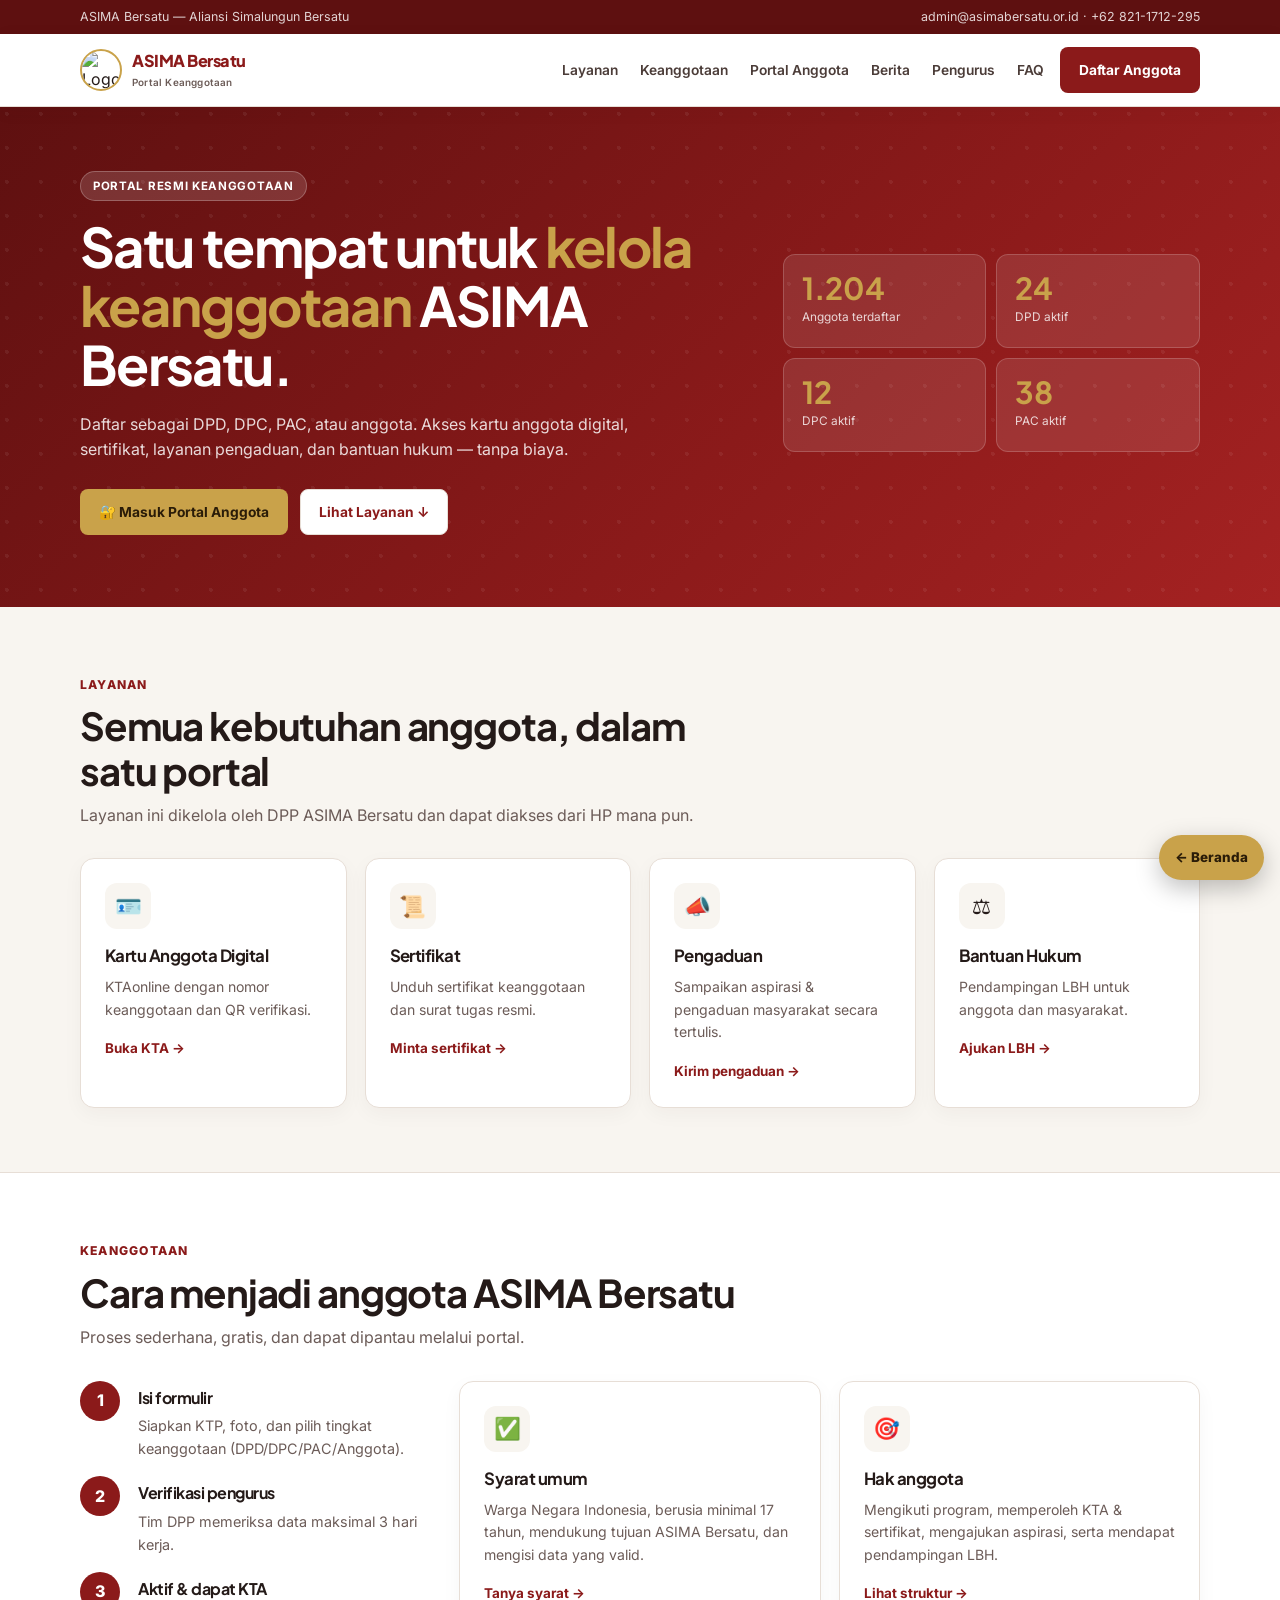
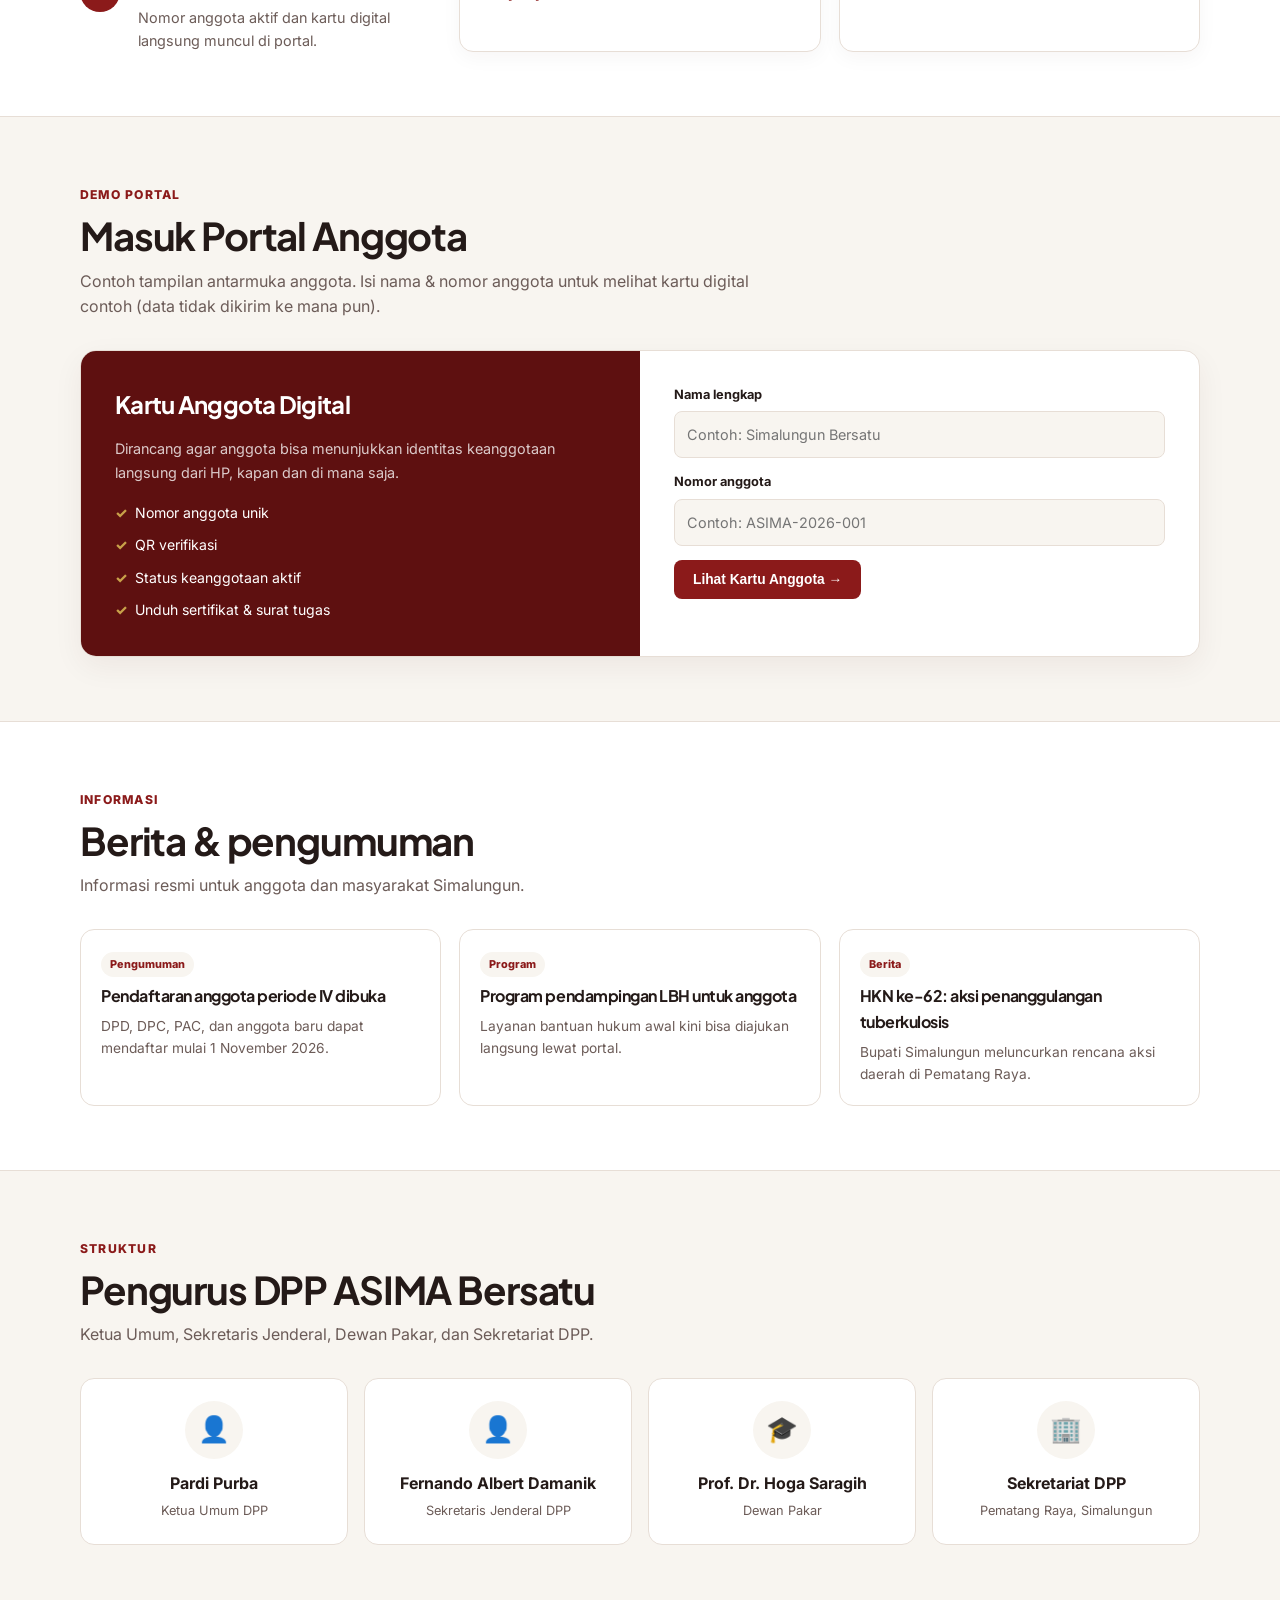
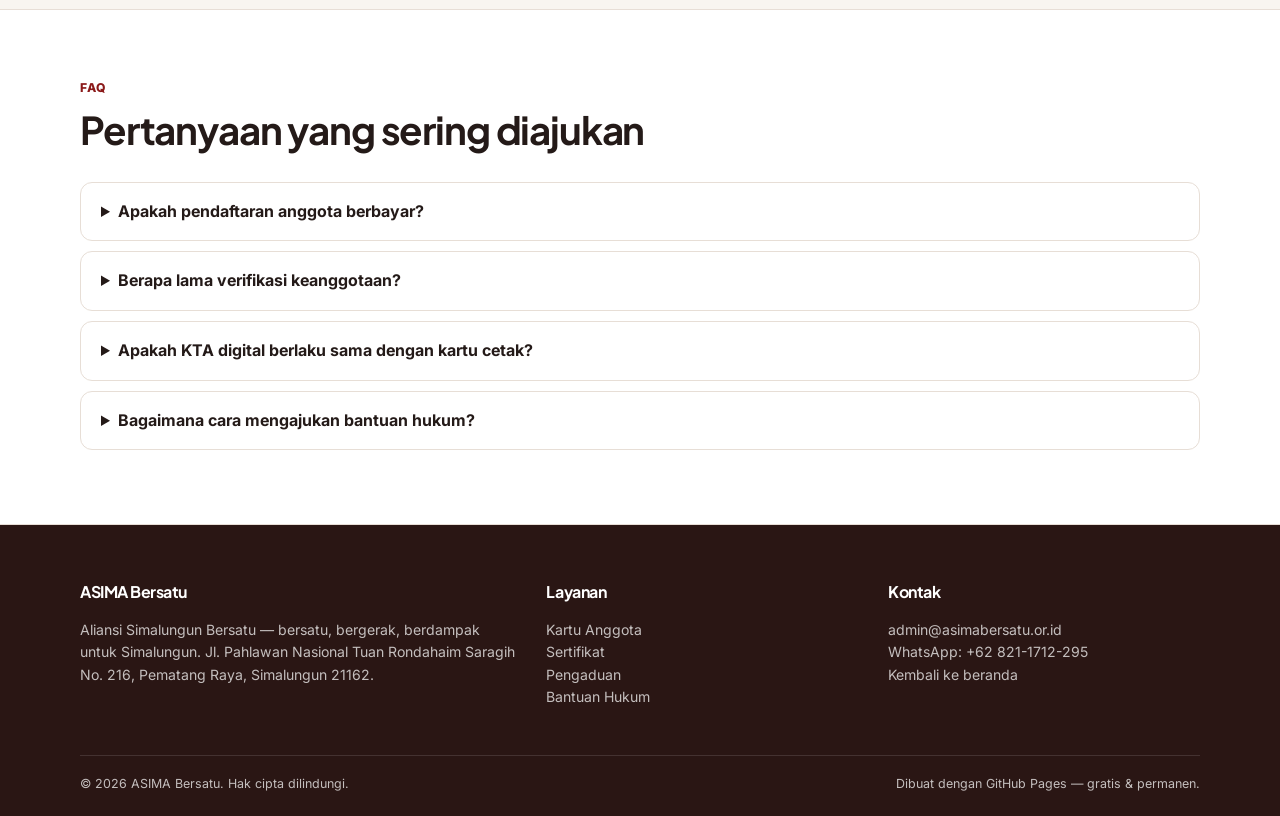
==== docs/portal/index.html @ b79c4a8e "Tambah portal anggota bergaya asosiasi di GitHub Pages" ====
<!doctype html>
<html lang="id">
<head>
<meta charset="UTF-8">
<meta name="viewport" content="width=device-width, initial-scale=1">
<title>Portal Anggota — ASIMA Bersatu</title>
<meta name="description" content="Portal keanggotaan ASIMA Bersatu: pendaftaran, kartu anggota digital, sertifikat, pengaduan, dan bantuan hukum.">
<link rel="preconnect" href="https://fonts.googleapis.com">
<link rel="preconnect" href="https://fonts.gstatic.com" crossorigin>
<link href="https://fonts.googleapis.com/css2?family=Inter:wght@400;500;600;700&family=Plus+Jakarta+Sans:wght@600;700;800&display=swap" rel="stylesheet">
<style>
:root{--red:#8b1a1a;--red-dark:#5e1010;--gold:#c9a24a;--cream:#f8f5f0;--ink:#241a18;--muted:#6c5c58;--line:#e7ded6;--white:#fff}
*{box-sizing:border-box}
html{scroll-behavior:smooth}
body{margin:0;font-family:Inter,system-ui,-apple-system,sans-serif;color:var(--ink);background:var(--cream);line-height:1.6}
h1,h2,h3,h4,.brand__name{font-family:"Plus Jakarta Sans",Inter,sans-serif;letter-spacing:-.03em}
a{color:inherit;text-decoration:none}
img{max-width:100%;display:block}
.container{width:min(1120px,calc(100% - 32px));margin-inline:auto}
.skip{position:absolute;left:-9999px;top:0;background:#fff;padding:10px;z-index:200}
.skip:focus{left:8px;top:8px}

.topbar{background:var(--red-dark);color:rgba(255,255,255,.82);font-size:.78rem;padding:7px 0}
.topbar .container{display:flex;justify-content:space-between;gap:12px;flex-wrap:wrap}
.topbar a:hover{color:var(--gold)}
.site-header{position:sticky;top:0;z-index:100;background:#fff;border-bottom:1px solid var(--line);box-shadow:0 4px 18px rgba(60,20,10,.05)}
.header-inner{display:flex;align-items:center;gap:16px;min-height:72px}
.brand{display:flex;align-items:center;gap:10px;flex-shrink:0}
.brand img{width:42px;height:42px;border-radius:50%;object-fit:cover;border:2px solid var(--gold)}
.brand__name{font-weight:800;font-size:1.02rem;color:var(--red);line-height:1.1}
.brand__sub{display:block;font-family:Inter,sans-serif;font-size:.62rem;font-weight:600;letter-spacing:.02em;color:var(--muted)}
.nav{margin-left:auto;display:flex;align-items:center;gap:22px}
.nav a{font-size:.86rem;font-weight:600;color:#4b3c38}
.nav a:hover{color:var(--red)}
.btn{display:inline-flex;align-items:center;justify-content:center;gap:8px;padding:11px 18px;border-radius:8px;font-weight:700;font-size:.86rem;border:1px solid transparent;cursor:pointer;transition:.2s}
.btn--primary{background:var(--red);color:#fff}
.btn--primary:hover{background:var(--red-dark)}
.btn--gold{background:var(--gold);color:#2a1c08}
.btn--outline{border-color:var(--line);background:#fff;color:var(--red)}
.btn--outline:hover{border-color:var(--red)}
.menu-toggle{display:none;margin-left:auto;border:0;background:none;font-size:1.5rem;cursor:pointer;color:var(--red)}

.hero{background:linear-gradient(135deg,var(--red-dark),var(--red) 60%,#a52222);color:#fff;position:relative;overflow:hidden;padding:64px 0 72px}
.hero::after{content:"";position:absolute;inset:0;opacity:.25;background-image:radial-gradient(circle at 20% 20%,rgba(255,255,255,.25) 0 2px,transparent 2px);background-size:34px 34px;pointer-events:none}
.hero__grid{position:relative;z-index:1;display:grid;grid-template-columns:1.35fr .85fr;gap:40px;align-items:center}
.eyebrow{display:inline-block;padding:5px 12px;border-radius:999px;background:rgba(255,255,255,.14);border:1px solid rgba(255,255,255,.24);font-size:.72rem;font-weight:700;letter-spacing:.06em;text-transform:uppercase;margin-bottom:16px}
.hero h1{font-size:clamp(2rem,5vw,3.4rem);line-height:1.08;margin:0 0 18px}
.hero h1 em{color:var(--gold);font-style:normal}
.hero p{color:rgba(255,255,255,.84);max-width:620px;margin:0 0 26px}
.hero__actions{display:flex;gap:12px;flex-wrap:wrap}
.stats{display:grid;grid-template-columns:repeat(2,1fr);gap:10px}
.stat{background:rgba(255,255,255,.1);border:1px solid rgba(255,255,255,.18);border-radius:12px;padding:18px}
.stat b{display:block;font-family:"Plus Jakarta Sans";font-size:1.9rem;line-height:1;color:var(--gold)}
.stat span{font-size:.74rem;color:rgba(255,255,255,.8)}

section{padding:64px 0}
.sec-head{max-width:680px;margin-bottom:30px}
.sec-head .kicker{color:var(--red);font-weight:800;font-size:.76rem;letter-spacing:.1em;text-transform:uppercase}
.sec-head h2{font-size:clamp(1.6rem,3.6vw,2.4rem);margin:8px 0 10px;line-height:1.15}
.sec-head p{color:var(--muted);margin:0}
.grid{display:grid;gap:18px}
.grid--3{grid-template-columns:repeat(3,1fr)}
.grid--4{grid-template-columns:repeat(4,1fr)}
.card{background:#fff;border:1px solid var(--line);border-radius:14px;padding:24px;box-shadow:0 6px 20px rgba(60,20,10,.04);transition:.2s}
.card:hover{transform:translateY(-3px);border-color:var(--gold)}
.card__icon{width:46px;height:46px;display:grid;place-items:center;border-radius:12px;background:var(--cream);font-size:1.35rem;margin-bottom:14px}
.card h3{font-size:1.05rem;margin:0 0 6px}
.card p{color:var(--muted);font-size:.88rem;margin:0 0 14px}
.card a.more{color:var(--red);font-weight:700;font-size:.84rem}
.alt{background:#fff;border-block:1px solid var(--line)}
.steps{counter-reset:step;display:grid;gap:16px}
.step{position:relative;padding-left:58px}
.step::before{counter-increment:step;content:counter(step);position:absolute;left:0;top:0;width:40px;height:40px;border-radius:50%;background:var(--red);color:#fff;display:grid;place-items:center;font-weight:800}
.step h4{margin:4px 0 4px;font-size:1rem}
.step p{margin:0;color:var(--muted);font-size:.9rem}

.portal-box{display:grid;grid-template-columns:1fr 1fr;gap:0;border-radius:16px;overflow:hidden;border:1px solid var(--line);background:#fff;box-shadow:0 10px 30px rgba(60,20,10,.06)}
.portal-box__side{background:var(--red-dark);color:#fff;padding:34px}
.portal-box__side h3{margin:0 0 10px;font-size:1.5rem}
.portal-box__side p{color:rgba(255,255,255,.78);font-size:.9rem}
.portal-box__side ul{list-style:none;padding:0;margin:18px 0 0;display:grid;gap:10px;font-size:.88rem}
.portal-box__side li::before{content:"✓";color:var(--gold);margin-right:8px;font-weight:800}
.portal-box__form{padding:34px}
.field{display:grid;gap:6px;margin-bottom:14px}
.field label{font-size:.8rem;font-weight:700}
.field input,.field select{width:100%;padding:11px 12px;border:1px solid var(--line);border-radius:8px;font:inherit;font-size:.9rem;background:var(--cream)}
.field input:focus,.field select:focus{outline:2px solid var(--gold);border-color:var(--gold)}
.demo-card{display:none;margin-top:18px;padding:18px;border-radius:12px;background:linear-gradient(135deg,var(--red),var(--red-dark));color:#fff}
.demo-card.is-visible{display:block}
.demo-card small{display:block;opacity:.8}
.demo-card b{display:block;font-size:1.25rem;margin:6px 0}
.demo-card .num{font-family:ui-monospace,monospace;letter-spacing:.08em;color:var(--gold)}

.news-card{background:#fff;border:1px solid var(--line);border-radius:14px;overflow:hidden}
.news-card__body{padding:20px}
.news-card h3{font-size:1rem;margin:6px 0}
.news-card p{font-size:.86rem;color:var(--muted);margin:0}
.badge{display:inline-block;font-size:.68rem;font-weight:800;color:var(--red);background:var(--cream);padding:4px 9px;border-radius:999px}
details{background:#fff;border:1px solid var(--line);border-radius:12px;padding:16px 20px;margin-bottom:10px}
summary{cursor:pointer;font-weight:700}
details p{color:var(--muted);font-size:.9rem;margin:10px 0 0}

.people{display:grid;grid-template-columns:repeat(4,1fr);gap:16px}
.person{background:#fff;border:1px solid var(--line);border-radius:14px;padding:22px;text-align:center}
.person__ava{width:58px;height:58px;margin:0 auto 12px;border-radius:50%;display:grid;place-items:center;font-size:1.6rem;background:var(--cream)}
.person b{display:block}
.person span{font-size:.8rem;color:var(--muted)}

.site-footer{background:#2a1614;color:rgba(255,255,255,.72);padding:54px 0 22px;font-size:.88rem}
.footer-grid{display:grid;grid-template-columns:1.4fr 1fr 1fr;gap:30px}
.site-footer h4{color:#fff;margin:0 0 12px;font-size:1rem}
.site-footer a:hover{color:var(--gold)}
.footer-bottom{border-top:1px solid rgba(255,255,255,.12);margin-top:32px;padding-top:18px;display:flex;justify-content:space-between;gap:12px;flex-wrap:wrap;font-size:.78rem}
.fab{position:fixed;right:16px;bottom:20px;z-index:95;display:inline-flex;gap:8px;align-items:center;background:var(--gold);color:#2a1c08;padding:12px 16px;border-radius:999px;font-weight:800;font-size:.84rem;box-shadow:0 8px 24px rgba(0,0,0,.25)}
.fab:hover{background:#e0bb5d}

@media(max-width:900px){.nav{display:none;position:absolute;top:72px;left:0;right:0;background:#fff;flex-direction:column;align-items:stretch;padding:12px 16px;border-bottom:1px solid var(--line);gap:0}.nav.is-open{display:flex}.nav a{padding:10px 0;border-bottom:1px solid var(--line)}.menu-toggle{display:block}.header-inner .btn--primary{margin-left:auto}.hero__grid,.portal-box{grid-template-columns:1fr}.grid--3,.grid--4,.people{grid-template-columns:repeat(2,1fr)}}
@media(max-width:560px){.hero{padding:44px 0 54px}.grid--3,.grid--4,.people{grid-template-columns:1fr}.stats{grid-template-columns:repeat(2,1fr)}.topbar .container{font-size:.7rem}.fab{bottom:14px;right:12px}.portal-box__side,.portal-box__form{padding:24px}}
</style>
</head>
<body>
<a class="skip" href="#main">Lewati ke konten</a>

<div class="topbar"><div class="container"><span>ASIMA Bersatu — Aliansi Simalungun Bersatu</span><span><a href="mailto:admin@asimabersatu.or.id">admin@asimabersatu.or.id</a> · <a href="tel:+628211712295">+62 821-1712-295</a></span></div></div>

<header class="site-header"><div class="container header-inner">
  <a class="brand" href="../"><img src="https://asima.kabsml.my.id/wp-content/uploads/2026/11/asima-logo-300x300.jpeg" alt="Logo ASIMA Bersatu"><span><span class="brand__name">ASIMA Bersatu</span><span class="brand__sub">Portal Keanggotaan</span></span></a>
  <button class="menu-toggle" aria-label="Buka menu" aria-expanded="false" aria-controls="portalNav">☰</button>
  <nav class="nav" id="portalNav">
    <a href="#layanan">Layanan</a><a href="#keanggotaan">Keanggotaan</a><a href="#portal">Portal Anggota</a><a href="#berita">Berita</a><a href="#pengurus">Pengurus</a><a href="#faq">FAQ</a>
  </nav>
  <a class="btn btn--primary" href="https://wa.me/628211712295?text=Halo%20ASIMA%20Bersatu%2C%20saya%20mau%20daftar%20anggota">Daftar Anggota</a>
</div></header>

<main id="main">
<section class="hero">
  <div class="container hero__grid">
    <div>
      <span class="eyebrow">Portal resmi keanggotaan</span>
      <h1>Satu tempat untuk <em>kelola keanggotaan</em> ASIMA Bersatu.</h1>
      <p>Daftar sebagai DPD, DPC, PAC, atau anggota. Akses kartu anggota digital, sertifikat, layanan pengaduan, dan bantuan hukum — tanpa biaya.</p>
      <div class="hero__actions">
        <a class="btn btn--gold" href="#portal">🔐 Masuk Portal Anggota</a>
        <a class="btn btn--outline" href="#layanan">Lihat Layanan ↓</a>
      </div>
    </div>
    <div class="stats">
      <div class="stat"><b>1.204</b><span>Anggota terdaftar</span></div>
      <div class="stat"><b>24</b><span>DPD aktif</span></div>
      <div class="stat"><b>12</b><span>DPC aktif</span></div>
      <div class="stat"><b>38</b><span>PAC aktif</span></div>
    </div>
  </div>
</section>

<section id="layanan">
  <div class="container">
    <div class="sec-head"><span class="kicker">Layanan</span><h2>Semua kebutuhan anggota, dalam satu portal</h2><p>Layanan ini dikelola oleh DPP ASIMA Bersatu dan dapat diakses dari HP mana pun.</p></div>
    <div class="grid grid--4">
      <div class="card"><div class="card__icon">🪪</div><h3>Kartu Anggota Digital</h3><p>KTAonline dengan nomor keanggotaan dan QR verifikasi.</p><a class="more" href="#portal">Buka KTA →</a></div>
      <div class="card"><div class="card__icon">📜</div><h3>Sertifikat</h3><p>Unduh sertifikat keanggotaan dan surat tugas resmi.</p><a class="more" href="https://wa.me/628211712295?text=Saya%20mau%20minta%20sertifikat">Minta sertifikat →</a></div>
      <div class="card"><div class="card__icon">📣</div><h3>Pengaduan</h3><p>Sampaikan aspirasi & pengaduan masyarakat secara tertulis.</p><a class="more" href="https://wa.me/628211712295?text=Saya%20mau%20menyampaikan%20pengaduan">Kirim pengaduan →</a></div>
      <div class="card"><div class="card__icon">⚖️</div><h3>Bantuan Hukum</h3><p>Pendampingan LBH untuk anggota dan masyarakat.</p><a class="more" href="https://wa.me/628211712295?text=Saya%20butuh%20bantuan%20hukum%20LBH">Ajukan LBH →</a></div>
    </div>
  </div>
</section>

<section class="alt" id="keanggotaan">
  <div class="container">
    <div class="sec-head"><span class="kicker">Keanggotaan</span><h2>Cara menjadi anggota ASIMA Bersatu</h2><p>Proses sederhana, gratis, dan dapat dipantau melalui portal.</p></div>
    <div class="grid grid--3">
      <div class="steps">
        <div class="step"><h4>Isi formulir</h4><p>Siapkan KTP, foto, dan pilih tingkat keanggotaan (DPD/DPC/PAC/Anggota).</p></div>
        <div class="step"><h4>Verifikasi pengurus</h4><p>Tim DPP memeriksa data maksimal 3 hari kerja.</p></div>
        <div class="step"><h4>Aktif & dapat KTA</h4><p>Nomor anggota aktif dan kartu digital langsung muncul di portal.</p></div>
      </div>
      <div class="card"><div class="card__icon">✅</div><h3>Syarat umum</h3><p>Warga Negara Indonesia, berusia minimal 17 tahun, mendukung tujuan ASIMA Bersatu, dan mengisi data yang valid.</p><a class="more" href="https://wa.me/628211712295?text=Saya%20ingin%20tahu%20syarat%20keanggotaan">Tanya syarat →</a></div>
      <div class="card"><div class="card__icon">🎯</div><h3>Hak anggota</h3><p>Mengikuti program, memperoleh KTA & sertifikat, mengajukan aspirasi, serta mendapat pendampingan LBH.</p><a class="more" href="../#layanan">Lihat struktur →</a></div>
    </div>
  </div>
</section>

<section id="portal">
  <div class="container">
    <div class="sec-head"><span class="kicker">Demo portal</span><h2>Masuk Portal Anggota</h2><p>Contoh tampilan antarmuka anggota. Isi nama & nomor anggota untuk melihat kartu digital contoh (data tidak dikirim ke mana pun).</p></div>
    <div class="portal-box">
      <div class="portal-box__side">
        <h3>Kartu Anggota Digital</h3>
        <p>Dirancang agar anggota bisa menunjukkan identitas keanggotaan langsung dari HP, kapan dan di mana saja.</p>
        <ul><li>Nomor anggota unik</li><li>QR verifikasi</li><li>Status keanggotaan aktif</li><li>Unduh sertifikat & surat tugas</li></ul>
      </div>
      <div class="portal-box__form">
        <form id="loginDemo">
          <div class="field"><label for="nama">Nama lengkap</label><input id="nama" name="nama" placeholder="Contoh: Simalungun Bersatu" required></div>
          <div class="field"><label for="nomor">Nomor anggota</label><input id="nomor" name="nomor" placeholder="Contoh: ASIMA-2026-001" required></div>
          <button class="btn btn--primary" type="submit">Lihat Kartu Anggota →</button>
        </form>
        <div class="demo-card" id="demoCard" role="status">
          <small>ASIMA BERSATU · KARTU ANGGOTA DIGITAL</small>
          <b id="demoNama">—</b>
          <span class="num" id="demoNomor">—</span>
          <small>Status: <strong>AKTIF</strong> · Berlaku s/d 31 Des 2026</small>
        </div>
      </div>
    </div>
  </div>
</section>

<section class="alt" id="berita">
  <div class="container">
    <div class="sec-head"><span class="kicker">Informasi</span><h2>Berita & pengumuman</h2><p>Informasi resmi untuk anggota dan masyarakat Simalungun.</p></div>
    <div class="grid grid--3">
      <article class="news-card"><div class="news-card__body"><span class="badge">Pengumuman</span><h3>Pendaftaran anggota periode IV dibuka</h3><p>DPD, DPC, PAC, dan anggota baru dapat mendaftar mulai 1 November 2026.</p></div></article>
      <article class="news-card"><div class="news-card__body"><span class="badge">Program</span><h3>Program pendampingan LBH untuk anggota</h3><p>Layanan bantuan hukum awal kini bisa diajukan langsung lewat portal.</p></div></article>
      <article class="news-card"><div class="news-card__body"><span class="badge">Berita</span><h3>HKN ke-62: aksi penanggulangan tuberkulosis</h3><p>Bupati Simalungun meluncurkan rencana aksi daerah di Pematang Raya.</p></div></article>
    </div>
  </div>
</section>

<section id="pengurus">
  <div class="container">
    <div class="sec-head"><span class="kicker">Struktur</span><h2>Pengurus DPP ASIMA Bersatu</h2><p>Ketua Umum, Sekretaris Jenderal, Dewan Pakar, dan Sekretariat DPP.</p></div>
    <div class="people">
      <div class="person"><div class="person__ava">👤</div><b>Pardi Purba</b><span>Ketua Umum DPP</span></div>
      <div class="person"><div class="person__ava">👤</div><b>Fernando Albert Damanik</b><span>Sekretaris Jenderal DPP</span></div>
      <div class="person"><div class="person__ava">🎓</div><b>Prof. Dr. Hoga Saragih</b><span>Dewan Pakar</span></div>
      <div class="person"><div class="person__ava">🏢</div><b>Sekretariat DPP</b><span>Pematang Raya, Simalungun</span></div>
    </div>
  </div>
</section>

<section class="alt" id="faq">
  <div class="container">
    <div class="sec-head"><span class="kicker">FAQ</span><h2>Pertanyaan yang sering diajukan</h2></div>
    <details><summary>Apakah pendaftaran anggota berbayar?</summary><p>Tidak. Pendaftaran keanggotaan ASIMA Bersatu gratis. Biaya hanya mungkin muncul jika Anda mengikuti program sukarela tertentu.</p></details>
    <details><summary>Berapa lama verifikasi keanggotaan?</summary><p>Umumnya maksimal 3 hari kerja setelah formulir lengkap dan valid.</p></details>
    <details><summary>Apakah KTA digital berlaku sama dengan kartu cetak?</summary><p>Ya. KTA digital memiliki nomor anggota dan QR yang dapat diverifikasi oleh pengurus.</p></details>
    <details><summary>Bagaimana cara mengajukan bantuan hukum?</summary><p>Hubungi sekretariat DPP melalui WhatsApp di +62 821-1712-295 dengan menyertakan ringkasan kasus.</p></details>
  </div>
</section>
</main>

<footer class="site-footer"><div class="container">
  <div class="footer-grid">
    <div><h4>ASIMA Bersatu</h4><p>Aliansi Simalungun Bersatu — bersatu, bergerak, berdampak untuk Simalungun. Jl. Pahlawan Nasional Tuan Rondahaim Saragih No. 216, Pematang Raya, Simalungun 21162.</p></div>
    <div><h4>Layanan</h4><p><a href="#layanan">Kartu Anggota</a><br><a href="#layanan">Sertifikat</a><br><a href="#layanan">Pengaduan</a><br><a href="#layanan">Bantuan Hukum</a></p></div>
    <div><h4>Kontak</h4><p><a href="mailto:admin@asimabersatu.or.id">admin@asimabersatu.or.id</a><br><a href="https://wa.me/628211712295">WhatsApp: +62 821-1712-295</a><br><a href="../">Kembali ke beranda</a></p></div>
  </div>
  <div class="footer-bottom"><span>© 2026 ASIMA Bersatu. Hak cipta dilindungi.</span><span>Dibuat dengan GitHub Pages — gratis & permanen.</span></div>
</div></footer>

<a class="fab" href="../">← Beranda</a>
<script>
document.querySelector('.menu-toggle').addEventListener('click',function(){
  var nav=document.getElementById('portalNav');
  nav.classList.toggle('is-open');
  this.setAttribute('aria-expanded',nav.classList.contains('is-open'));
});
document.getElementById('loginDemo').addEventListener('submit',function(e){
  e.preventDefault();
  document.getElementById('demoNama').textContent=this.nama.value;
  document.getElementById('demoNomor').textContent=this.nomor.value;
  document.getElementById('demoCard').classList.add('is-visible');
});
</script>
</body>
</html>
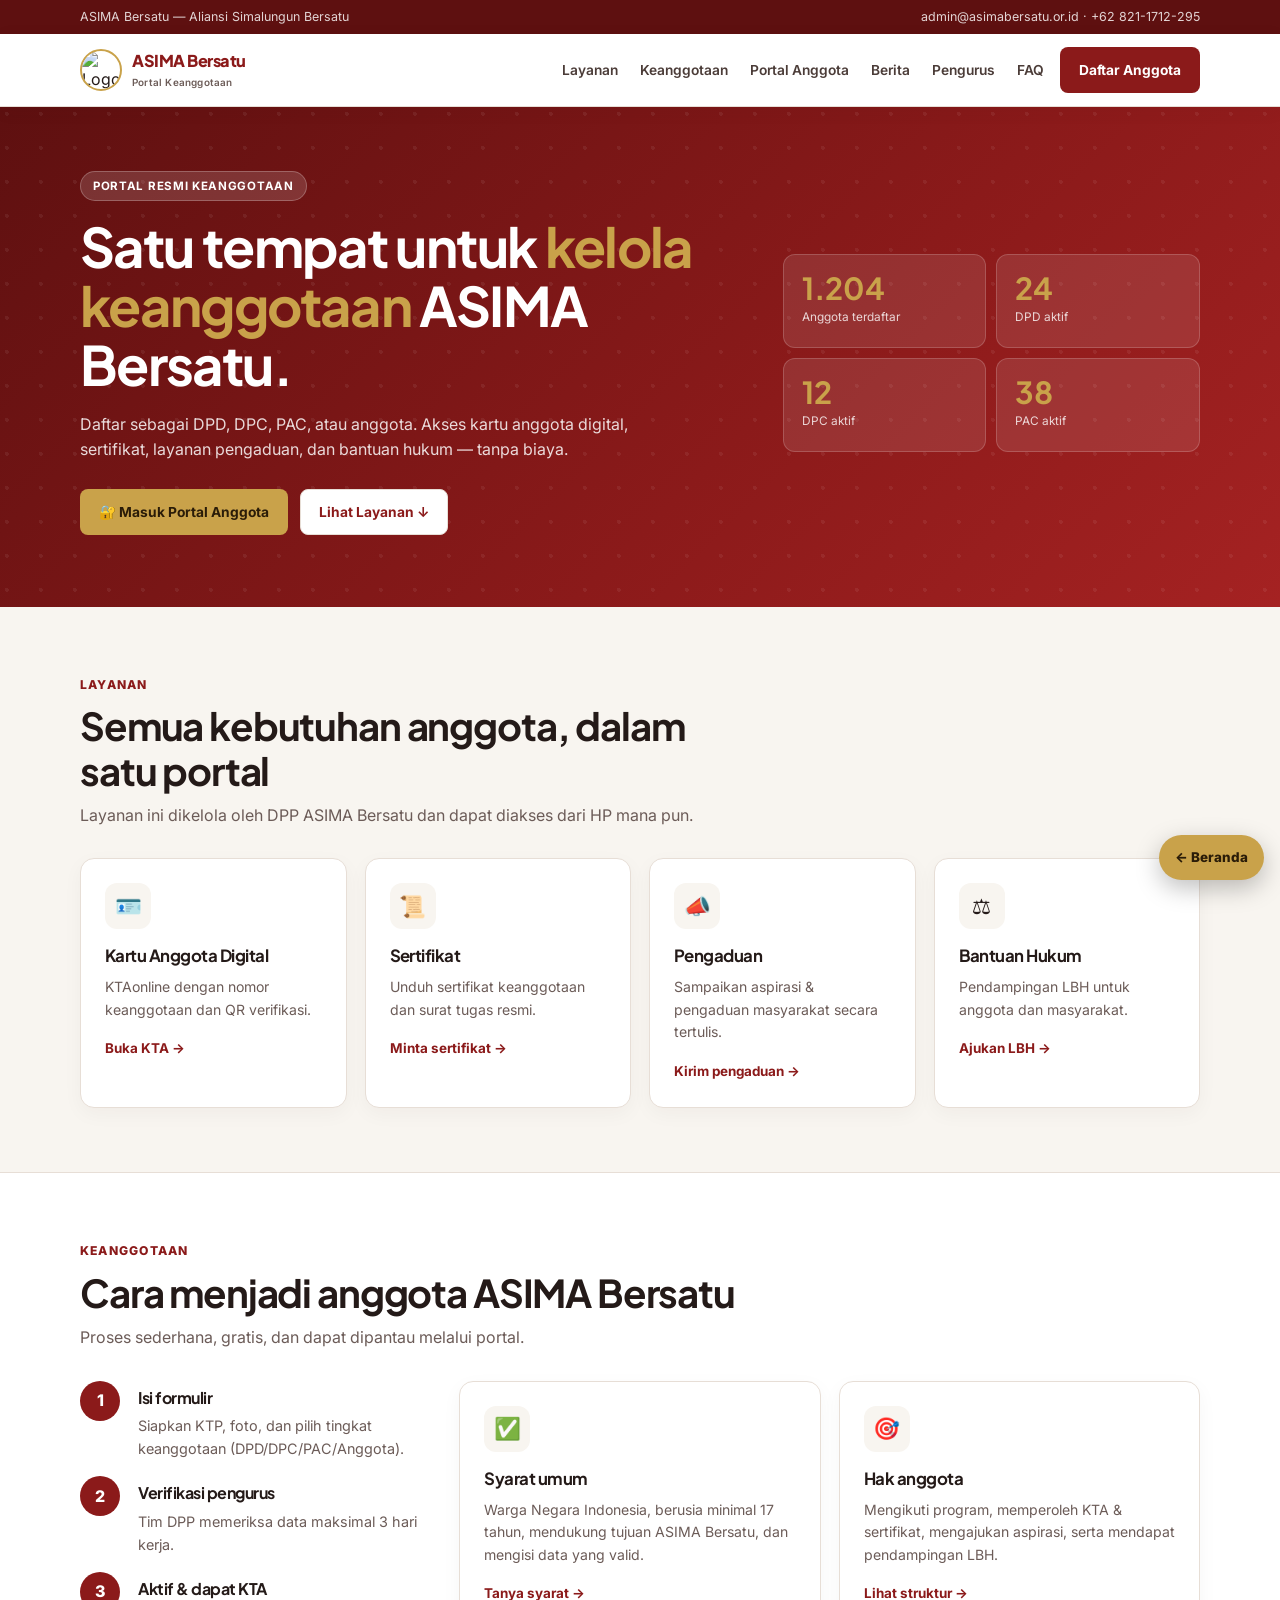
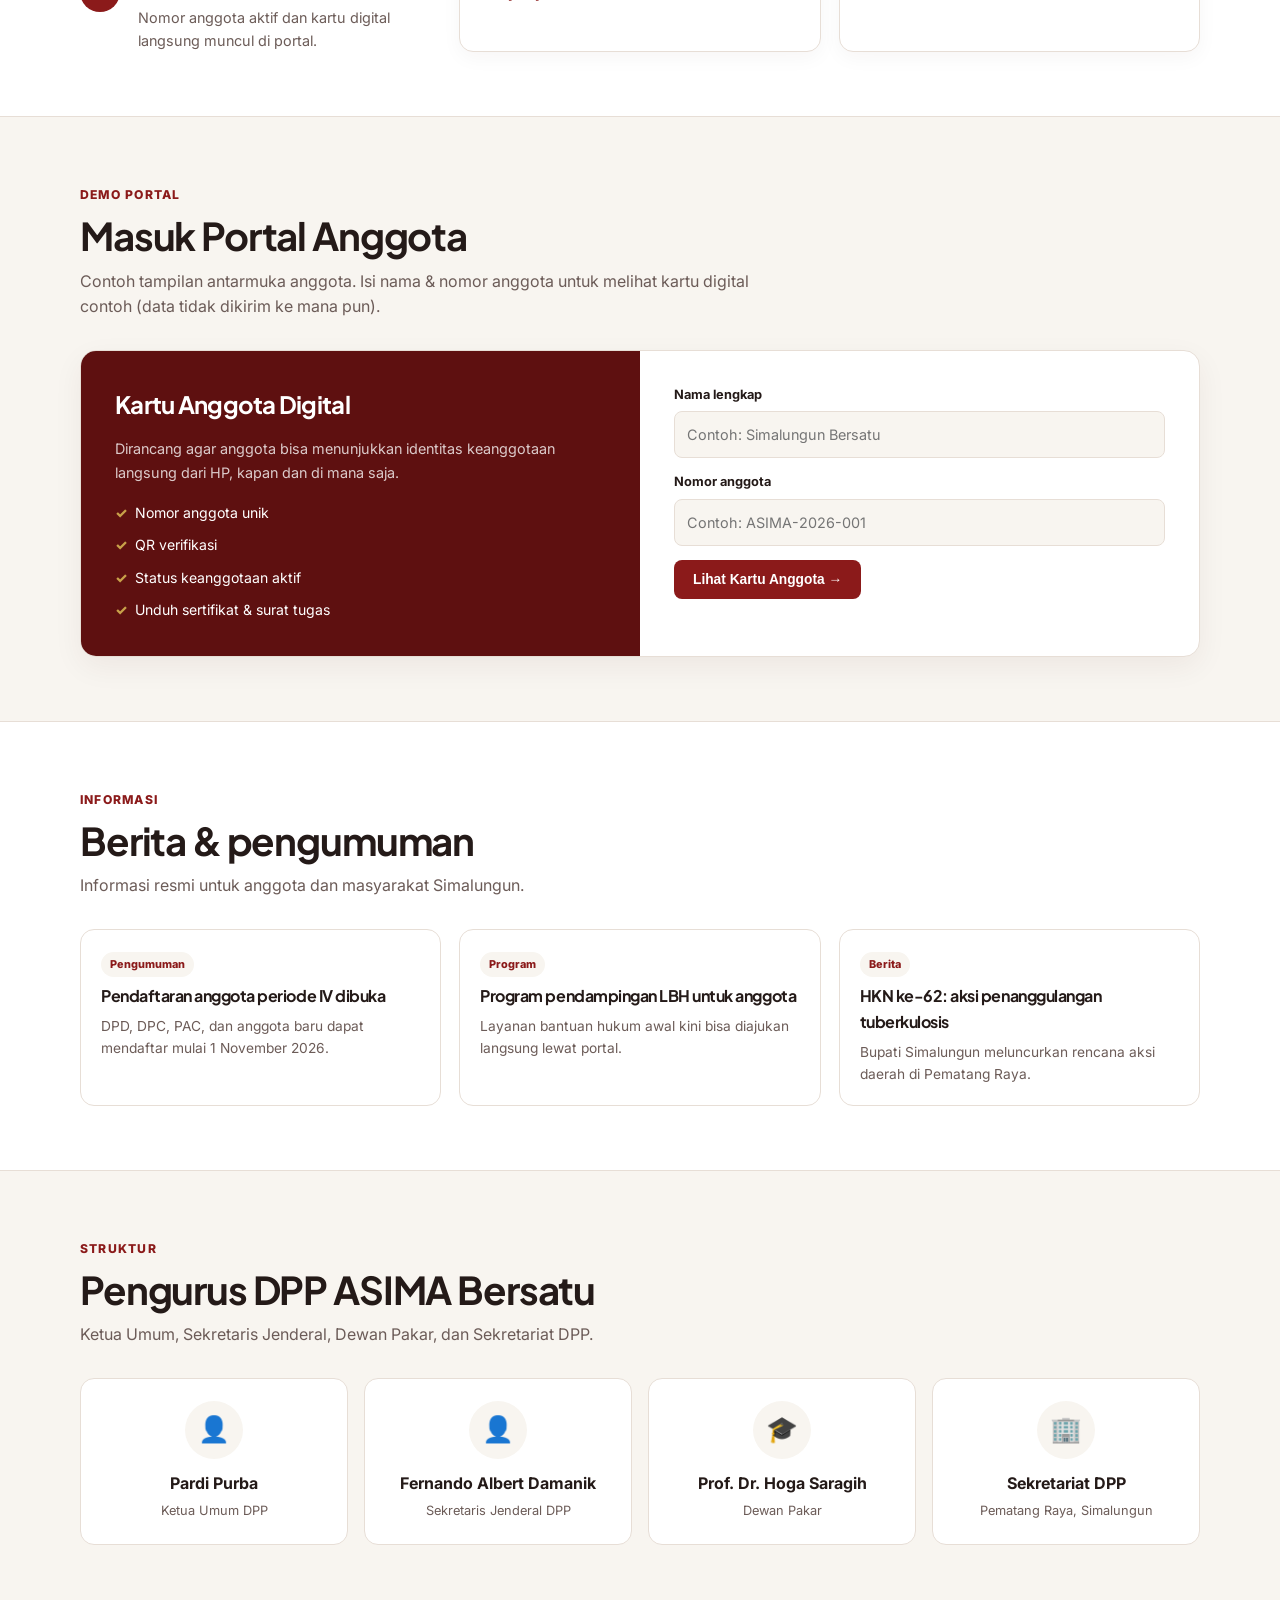
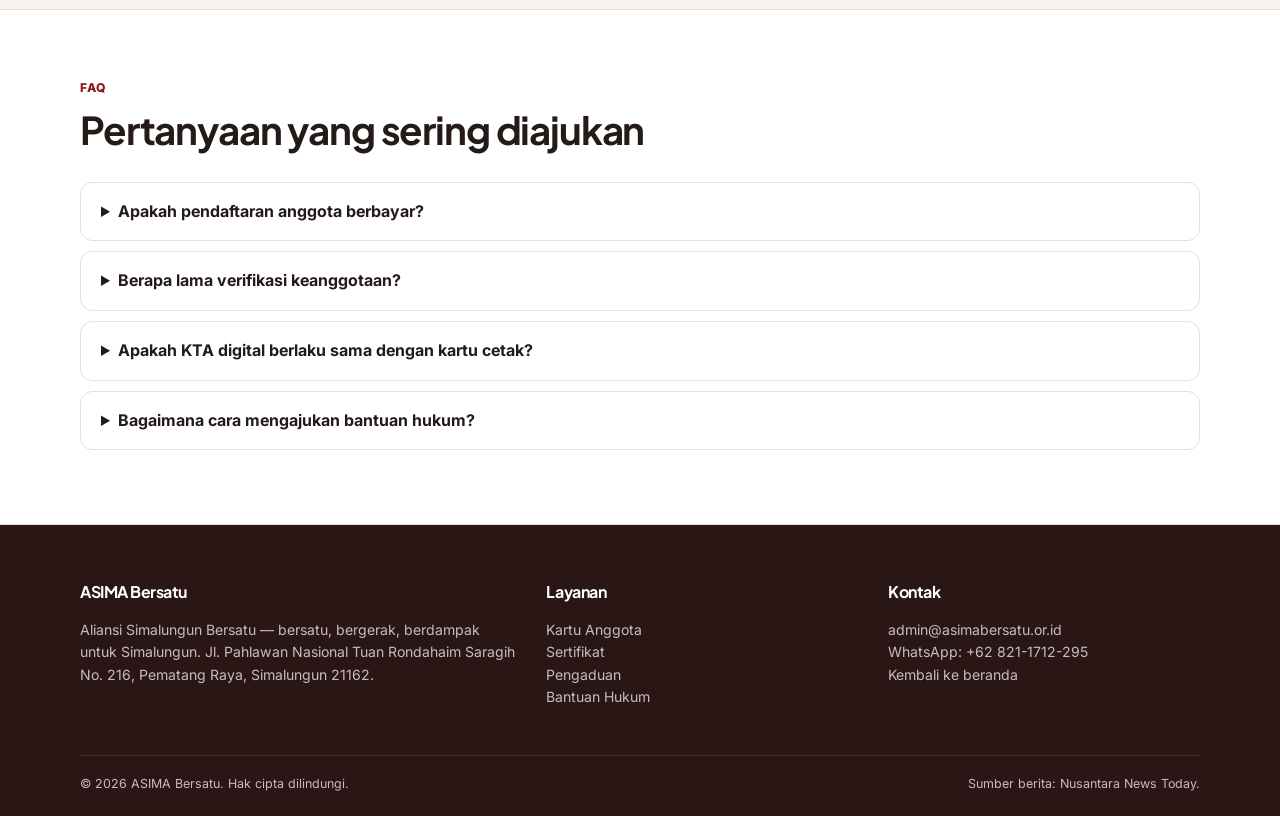
==== commit 164c8642: "Ganti kredit footer ke Nusantara News Today" ====
--- a/docs/portal/index.html
+++ b/docs/portal/index.html
@@ -246,7 +246,7 @@
     <div><h4>Layanan</h4><p><a href="#layanan">Kartu Anggota</a><br><a href="#layanan">Sertifikat</a><br><a href="#layanan">Pengaduan</a><br><a href="#layanan">Bantuan Hukum</a></p></div>
     <div><h4>Kontak</h4><p><a href="mailto:admin@asimabersatu.or.id">admin@asimabersatu.or.id</a><br><a href="https://wa.me/628211712295">WhatsApp: +62 821-1712-295</a><br><a href="../">Kembali ke beranda</a></p></div>
   </div>
-  <div class="footer-bottom"><span>© 2026 ASIMA Bersatu. Hak cipta dilindungi.</span><span>Dibuat dengan GitHub Pages — gratis & permanen.</span></div>
+  <div class="footer-bottom"><span>© 2026 ASIMA Bersatu. Hak cipta dilindungi.</span><span>Sumber berita: <a href="https://nusantaranews-today.com/" target="_blank" rel="noopener">Nusantara News Today</a>.</span></div>
 </div></footer>
 
 <a class="fab" href="../">← Beranda</a>
